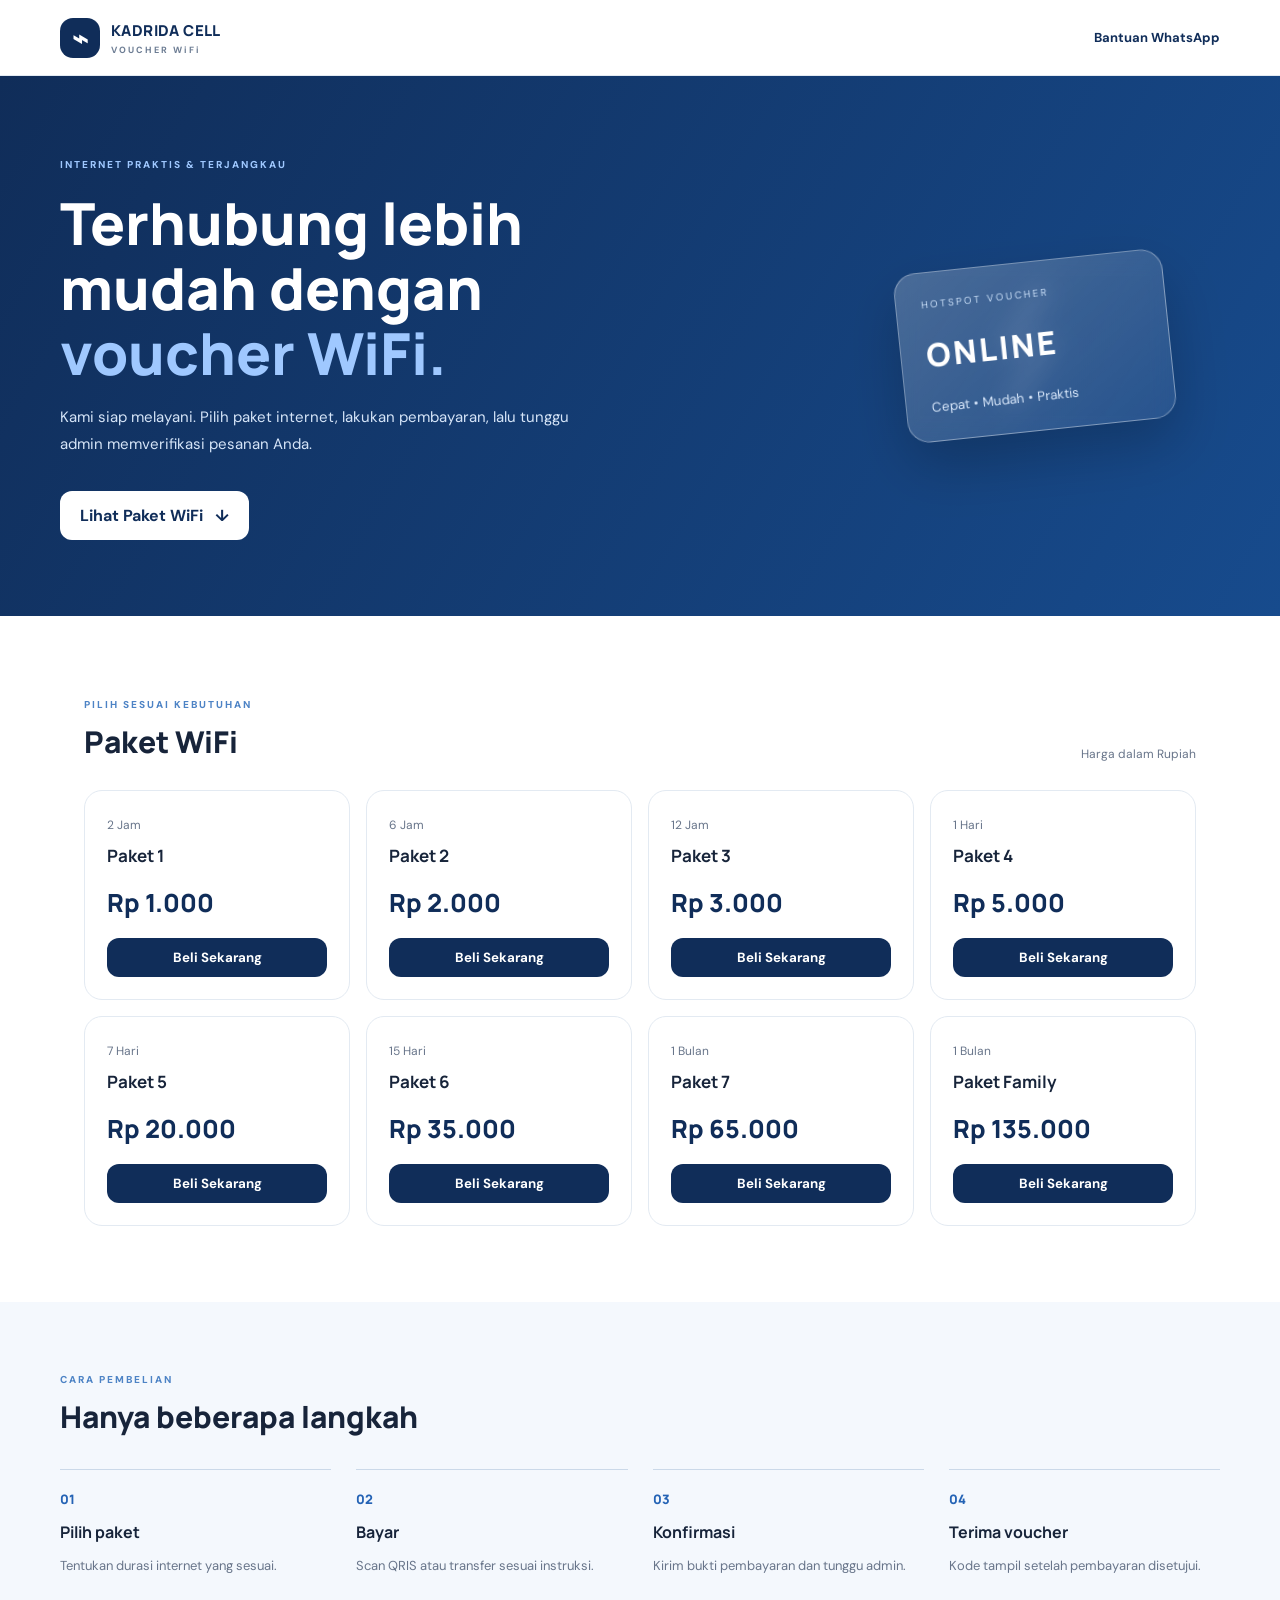
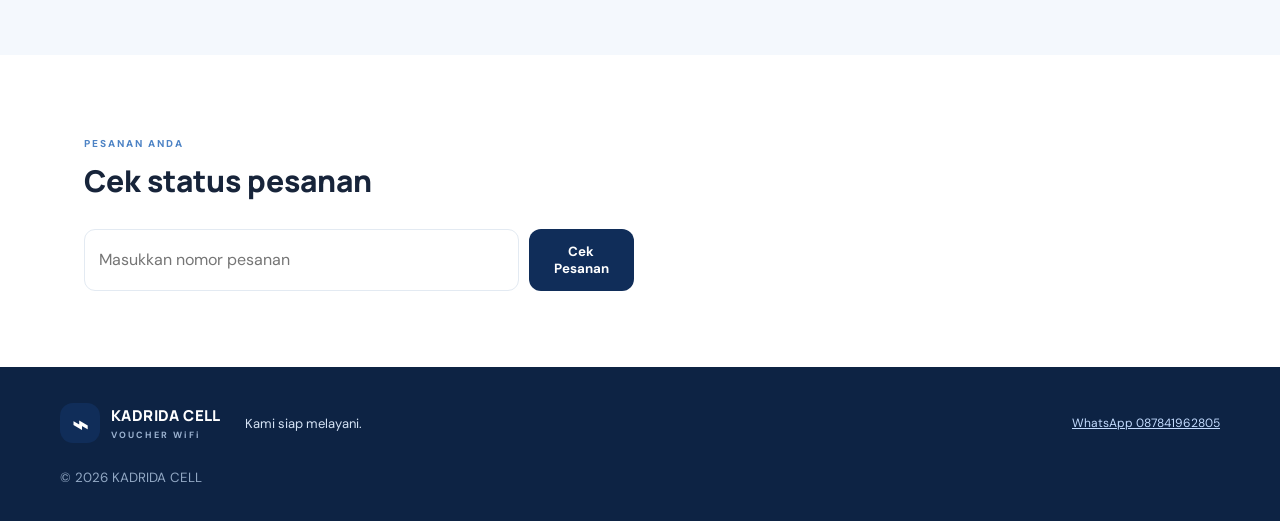
==== index.html @ 9fc91b83 "Update index.html" ====
<!doctype html>
<html lang="id">
<head>
  <meta charset="utf-8"><meta name="viewport" content="width=device-width, initial-scale=1">
  <meta name="theme-color" content="#102d59">
  <title>KADRIDA CELL | Voucher WiFi</title>
  <link rel="stylesheet" href="style.css">
</head>
<body>
<header class="topbar"><a class="brand" href="#"><span class="brand-icon">⌁</span><span>KADRIDA CELL<small>VOUCHER WiFi</small></span></a><a class="wa-link" href="https://wa.me/6287841962805" target="_blank" rel="noopener">Bantuan WhatsApp</a></header>
<main>
  <section class="hero">
    <div class="hero-copy"><span class="eyebrow">INTERNET PRAKTIS & TERJANGKAU</span><h1>Terhubung lebih mudah dengan <em>voucher WiFi.</em></h1><p>Kami siap melayani. Pilih paket internet, lakukan pembayaran, lalu tunggu admin memverifikasi pesanan Anda.</p><a class="button button-light" href="#paket">Lihat Paket WiFi <span>↓</span></a></div>
    <div class="hero-art"><div class="wifi-orbit">⌁</div><div class="hero-card"><span>HOTSPOT VOUCHER</span><strong>ONLINE</strong><small>Cepat • Mudah • Praktis</small></div></div>
  </section>
  <section class="section" id="paket"><div class="section-heading"><div><span class="eyebrow">PILIH SESUAI KEBUTUHAN</span><h2>Paket WiFi</h2></div><span class="muted">Harga dalam Rupiah</span></div><div id="package-grid" class="package-grid"><div class="loading">Memuat paket...</div></div></section>
  <section class="how"><div><span class="eyebrow">CARA PEMBELIAN</span><h2>Hanya beberapa langkah</h2></div><div class="steps"><article><b>01</b><h3>Pilih paket</h3><p>Tentukan durasi internet yang sesuai.</p></article><article><b>02</b><h3>Bayar</h3><p>Scan QRIS atau transfer sesuai instruksi.</p></article><article><b>03</b><h3>Konfirmasi</h3><p>Kirim bukti pembayaran dan tunggu admin.</p></article><article><b>04</b><h3>Terima voucher</h3><p>Kode tampil setelah pembayaran disetujui.</p></article></div></section>
  <section class="section order-section" id="cek"><div class="section-heading"><div><span class="eyebrow">PESANAN ANDA</span><h2>Cek status pesanan</h2></div></div><form id="check-form" class="check-form"><input id="check-order" placeholder="Masukkan nomor pesanan" required><button class="button" type="submit">Cek Pesanan</button></form><div id="order-result" aria-live="polite"></div></section>
</main>
<footer><div class="brand footer-brand"><span class="brand-icon">⌁</span><span>KADRIDA CELL<small>VOUCHER WiFi</small></span></div><p>Kami siap melayani.</p><a href="https://wa.me/6287841962805" target="_blank" rel="noopener">WhatsApp 087841962805</a><small>© <span id="year"></span> KADRIDA CELL</small></footer>
<div id="modal" class="modal" aria-hidden="true"><div class="modal-card"><button class="close" id="close-modal" aria-label="Tutup">×</button><span class="eyebrow">PEMESANAN VOUCHER</span><h2 id="modal-title">Paket WiFi</h2><p id="modal-price" class="modal-price"></p><form id="order-form"><input type="hidden" id="package-id"><label>Nama pelanggan<input id="customer-name" required maxlength="80" placeholder="Nama Anda"></label><label>Nomor WhatsApp<input id="customer-phone" required inputmode="tel" maxlength="20" placeholder="08xxxxxxxxxx"></label><button class="button full" type="submit">Buat Pesanan</button></form><p class="tiny muted">Pesanan belum dianggap lunas sebelum diverifikasi admin.</p><div id="order-created"></div></div></div>
<script src="config.js"></script><script src="app.js"></script>
</body></html>
---- style.css ----
@import url('https://fonts.googleapis.com/css2?family=DM+Sans:wght@400;500;600;700&family=Manrope:wght@500;600;700;800&display=swap');
:root{--navy:#102d59;--blue:#2463b5;--sky:#eaf3ff;--ink:#17243a;--muted:#68758a;--line:#e3eaf2;--white:#fff;--green:#13845b;--shadow:0 18px 50px rgba(16,45,89,.10)}
*{box-sizing:border-box}html{scroll-behavior:smooth}body{margin:0;color:var(--ink);font-family:'DM Sans',sans-serif;background:#fff}.topbar{height:76px;display:flex;align-items:center;justify-content:space-between;padding:0 max(calc((100% - 1160px)/2),24px);border-bottom:1px solid var(--line);background:#fff}.brand{display:flex;align-items:center;gap:11px;text-decoration:none;color:var(--navy);font:800 15px Manrope,sans-serif;letter-spacing:.4px}.brand small{display:block;font:700 9px 'DM Sans';letter-spacing:2px;color:#6c7c93;margin-top:3px}.brand-icon{width:40px;height:40px;border-radius:13px;background:var(--navy);color:#fff;display:grid;place-items:center;font-size:27px}.wa-link{color:var(--navy);font-weight:700;text-decoration:none;font-size:13px}.hero{background:linear-gradient(120deg,#102d59,#174b8d);color:#fff;min-height:440px;padding:76px max(calc((100% - 1160px)/2),24px);display:flex;align-items:center;justify-content:space-between;gap:40px;overflow:hidden}.hero-copy{max-width:590px}.eyebrow{font-size:10px;font-weight:800;letter-spacing:2px;color:#4d83c5}.hero .eyebrow{color:#9fc8ff}.hero h1{font:800 clamp(34px,5vw,58px)/1.12 Manrope;margin:18px 0}.hero h1 em{font-style:normal;color:#9fc8ff}.hero p{max-width:510px;color:#d6e5f8;line-height:1.8;font-size:15px}.button{border:0;border-radius:12px;background:var(--navy);color:#fff;padding:14px 20px;font-weight:700;font-family:inherit;cursor:pointer;text-decoration:none;display:inline-flex;justify-content:center;gap:12px;align-items:center}.button:hover{background:#1e4d89}.button-light{background:#fff;color:var(--navy);margin-top:18px}.button-light:hover{background:#eaf3ff}.hero-art{width:370px;height:260px;position:relative;display:grid;place-items:center;flex-shrink:0}.wifi-orbit{position:absolute;font-size:250px;color:rgba(255,255,255,.09);transform:rotate(90deg)}.hero-card{z-index:1;width:270px;height:170px;border:1px solid rgba(255,255,255,.35);border-radius:22px;background:linear-gradient(145deg,rgba(255,255,255,.22),rgba(255,255,255,.07));backdrop-filter:blur(12px);box-shadow:0 25px 55px rgba(0,0,0,.2);padding:25px;display:flex;flex-direction:column;justify-content:space-between;transform:rotate(-6deg)}.hero-card span{font-size:10px;letter-spacing:2px;color:#c9def7}.hero-card strong{font:800 32px Manrope;letter-spacing:3px}.hero-card small{color:#d8e7fa}.section{max-width:1160px;margin:auto;padding:76px 24px}.section-heading{display:flex;justify-content:space-between;align-items:end;margin-bottom:28px}.section h2,.how h2{font:800 30px Manrope;margin:8px 0 0}.muted{color:var(--muted);font-size:12px}.package-grid{display:grid;grid-template-columns:repeat(4,1fr);gap:16px}.package{border:1px solid var(--line);border-radius:18px;padding:22px;transition:.2s;background:#fff}.package:hover{transform:translateY(-4px);box-shadow:var(--shadow);border-color:#b7d0f0}.package .duration{color:var(--muted);font-size:12px}.package h3{font:700 17px Manrope;margin:10px 0 4px}.price{font:800 25px Manrope;color:var(--navy);margin:18px 0}.package .button{width:100%;padding:11px}.how{background:#f4f8fd;padding:65px max(calc((100% - 1160px)/2),24px)}.steps{display:grid;grid-template-columns:repeat(4,1fr);gap:25px;margin-top:32px}.steps article{border-top:1px solid #cbd9e9;padding-top:18px}.steps b{color:var(--blue);font:800 13px Manrope}.steps h3{font:700 16px Manrope;margin:12px 0 6px}.steps p{font-size:13px;color:var(--muted);line-height:1.6}.check-form{display:flex;gap:10px;max-width:550px}.check-form input,.modal input{width:100%;border:1px solid var(--line);border-radius:11px;padding:14px;font:inherit;outline:none}.check-form input:focus,.modal input:focus{border-color:#6b9ed9}.order-result{margin-top:16px}.result-card{border:1px solid var(--line);padding:18px;border-radius:14px;max-width:550px;line-height:1.8}.status{display:inline-block;padding:4px 9px;border-radius:20px;background:#fff4d7;color:#916500;font-size:11px;font-weight:700}.status.paid{background:#e4f7ee;color:#08764d}footer{background:#0d2344;color:#d5e3f5;padding:35px max(calc((100% - 1160px)/2),24px);display:flex;align-items:center;gap:24px;flex-wrap:wrap}footer .brand{color:#fff}footer .brand small{color:#9bb2d0}footer p{margin-right:auto;font-size:13px}footer a{color:#c4dcff;font-size:12px}footer>small{width:100%;color:#91a7c3}.modal{display:none;position:fixed;inset:0;background:rgba(8,24,48,.65);z-index:5;padding:20px;align-items:center;justify-content:center}.modal.open{display:flex}.modal-card{position:relative;background:#fff;border-radius:20px;padding:30px;width:min(100%,440px);max-height:90vh;overflow:auto;box-shadow:var(--shadow)}.modal-card h2{font:800 24px Manrope;margin:8px 0}.modal-price{font:800 24px Manrope;color:var(--navy)}.close{position:absolute;right:18px;top:14px;border:0;background:transparent;font-size:28px;cursor:pointer;color:var(--muted)}.modal label{display:block;font-size:12px;font-weight:700;margin:15px 0}.modal label input{display:block;margin-top:7px}.full{width:100%;margin-top:10px}.tiny{font-size:11px;line-height:1.6}.loading{color:var(--muted);padding:25px}.error{color:#b42318;font-size:13px}.success{color:var(--green);font-size:13px}.order-code{font:800 22px Manrope;color:var(--navy);letter-spacing:1px;overflow-wrap:anywhere}
@media(max-width:850px){.package-grid{grid-template-columns:repeat(2,1fr)}.hero-art{width:260px}.steps{grid-template-columns:repeat(2,1fr)}}@media(max-width:560px){.topbar{height:66px;padding:0 17px}.wa-link{font-size:11px}.hero{padding:55px 22px;min-height:auto}.hero-art{display:none}.hero h1{font-size:37px}.section{padding:55px 18px}.section-heading{align-items:start;gap:12px;flex-direction:column}.package-grid{gap:10px}.package{padding:16px}.package h3{font-size:14px}.price{font-size:20px}.steps{gap:18px}.how{padding:50px 20px}.check-form{flex-direction:column}footer{padding:30px 20px;gap:15px}footer p{width:100%;margin:0}.modal-card{padding:25px 20px}}

.checkout-qris{display:block;max-width:220px;max-height:260px;object-fit:contain;margin:12px auto;border:1px solid var(--line);border-radius:12px;padding:8px}
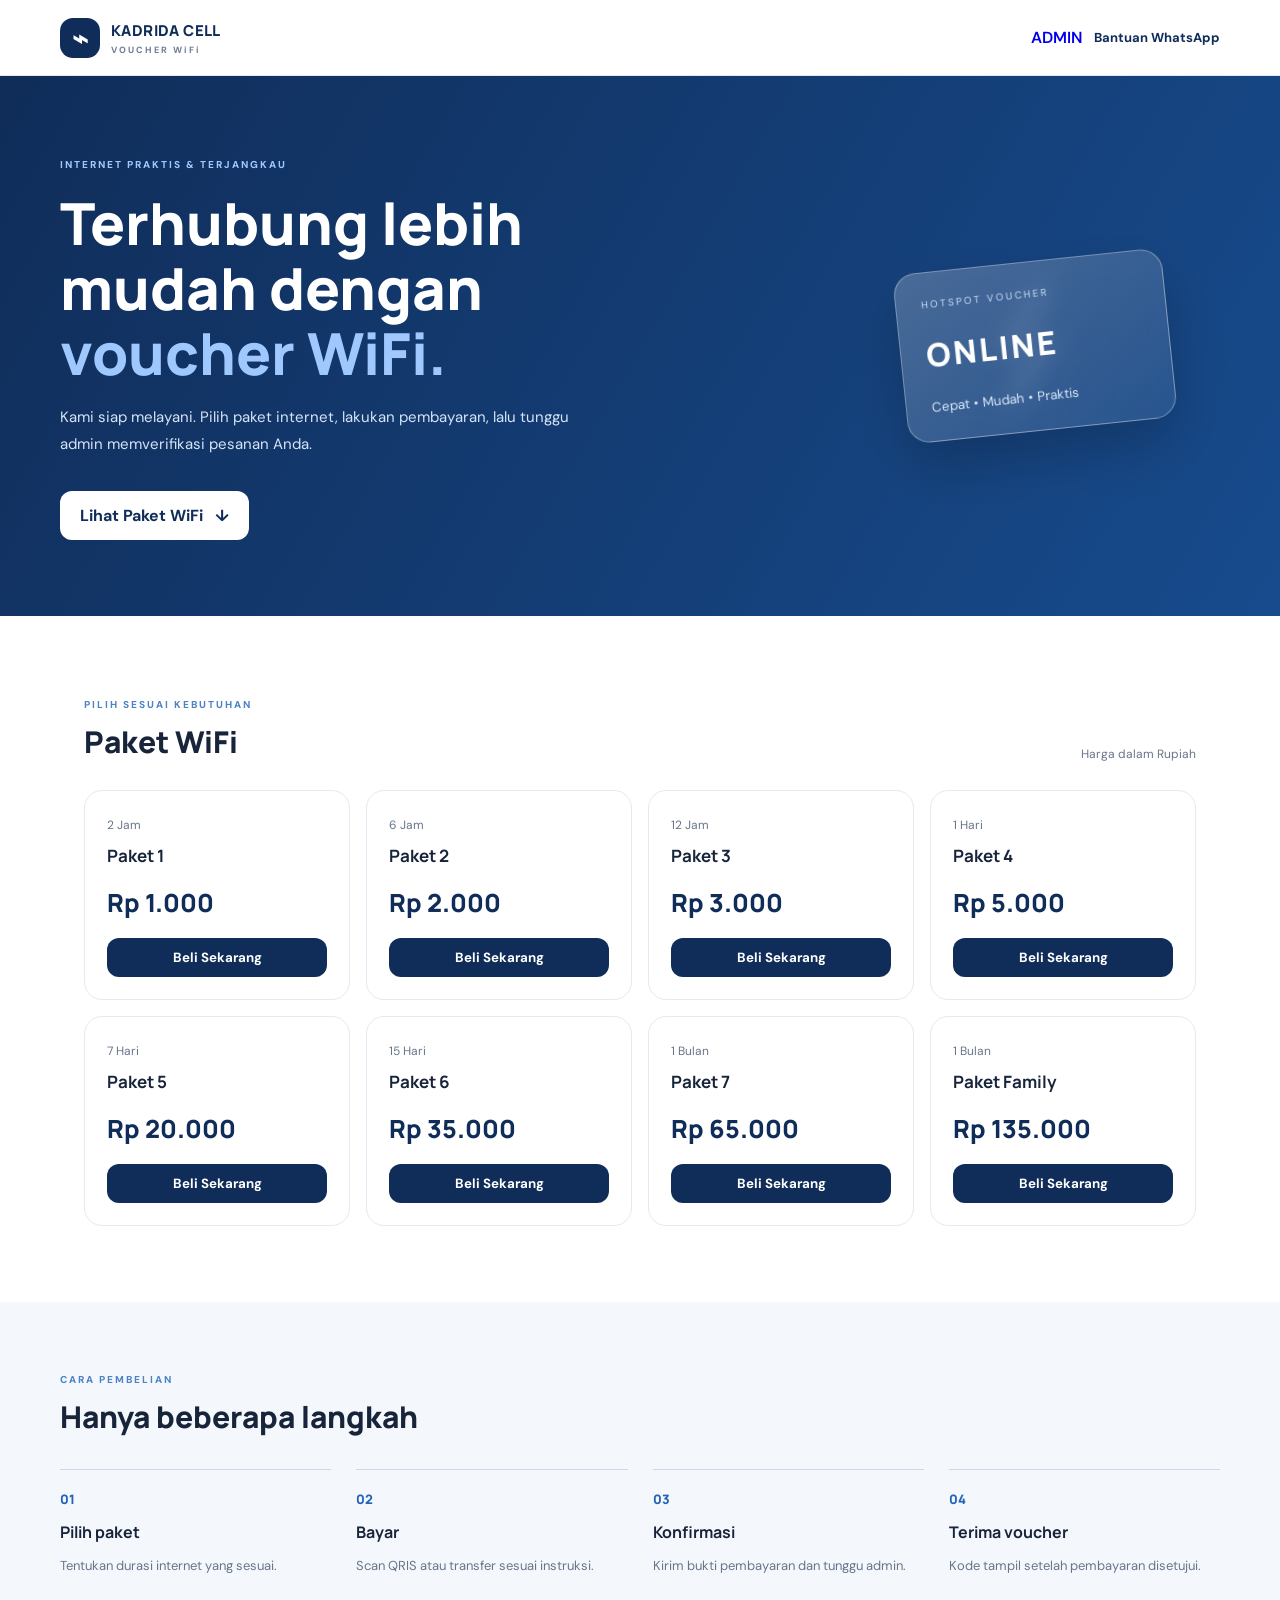
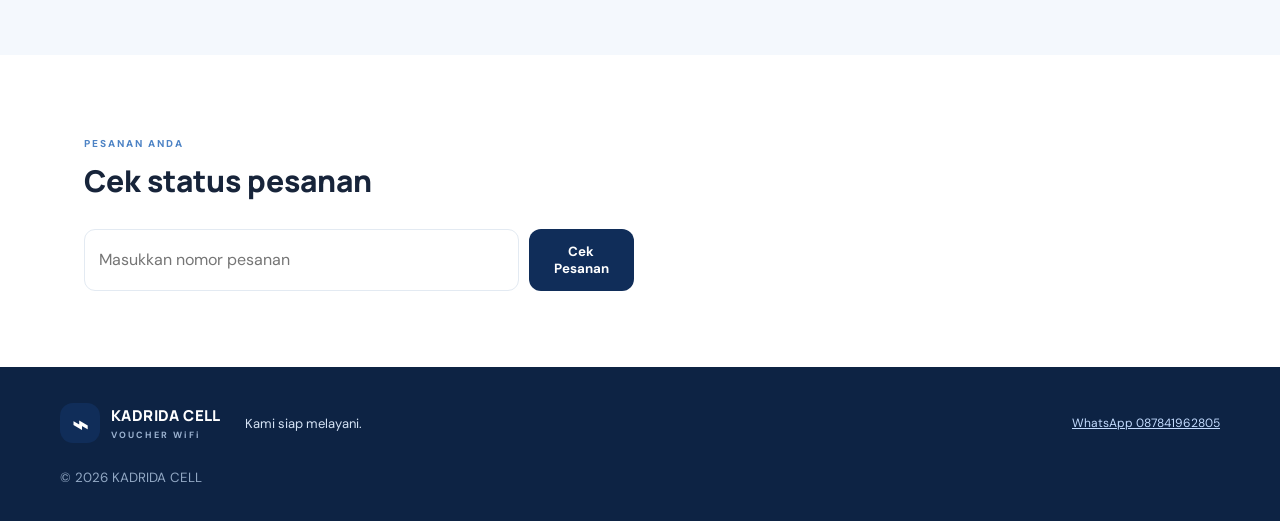
==== commit 82f07842: "Update index.html" ====
--- a/index.html
+++ b/index.html
@@ -7,7 +7,16 @@
   <link rel="stylesheet" href="style.css">
 </head>
 <body>
-<header class="topbar"><a class="brand" href="#"><span class="brand-icon">⌁</span><span>KADRIDA CELL<small>VOUCHER WiFi</small></span></a><a class="wa-link" href="https://wa.me/6287841962805" target="_blank" rel="noopener">Bantuan WhatsApp</a></header>
+<header class="topbar">
+  <a class="brand" href="#">
+    <span class="brand-icon">⌁</span>
+    <span>KADRIDA CELL<small>VOUCHER WiFi</small></span>
+  </a>
+  <div style="display:flex; align-items:center; gap:12px;">
+    <a href="admin.html" style="text-decoration:none; font-weight:600;">ADMIN</a>
+    <a class="wa-link" href="https://wa.me/6287841962805" target="_blank" rel="noopener">Bantuan WhatsApp</a>
+  </div>
+</header>
 <main>
   <section class="hero">
     <div class="hero-copy"><span class="eyebrow">INTERNET PRAKTIS & TERJANGKAU</span><h1>Terhubung lebih mudah dengan <em>voucher WiFi.</em></h1><p>Kami siap melayani. Pilih paket internet, lakukan pembayaran, lalu tunggu admin memverifikasi pesanan Anda.</p><a class="button button-light" href="#paket">Lihat Paket WiFi <span>↓</span></a></div>
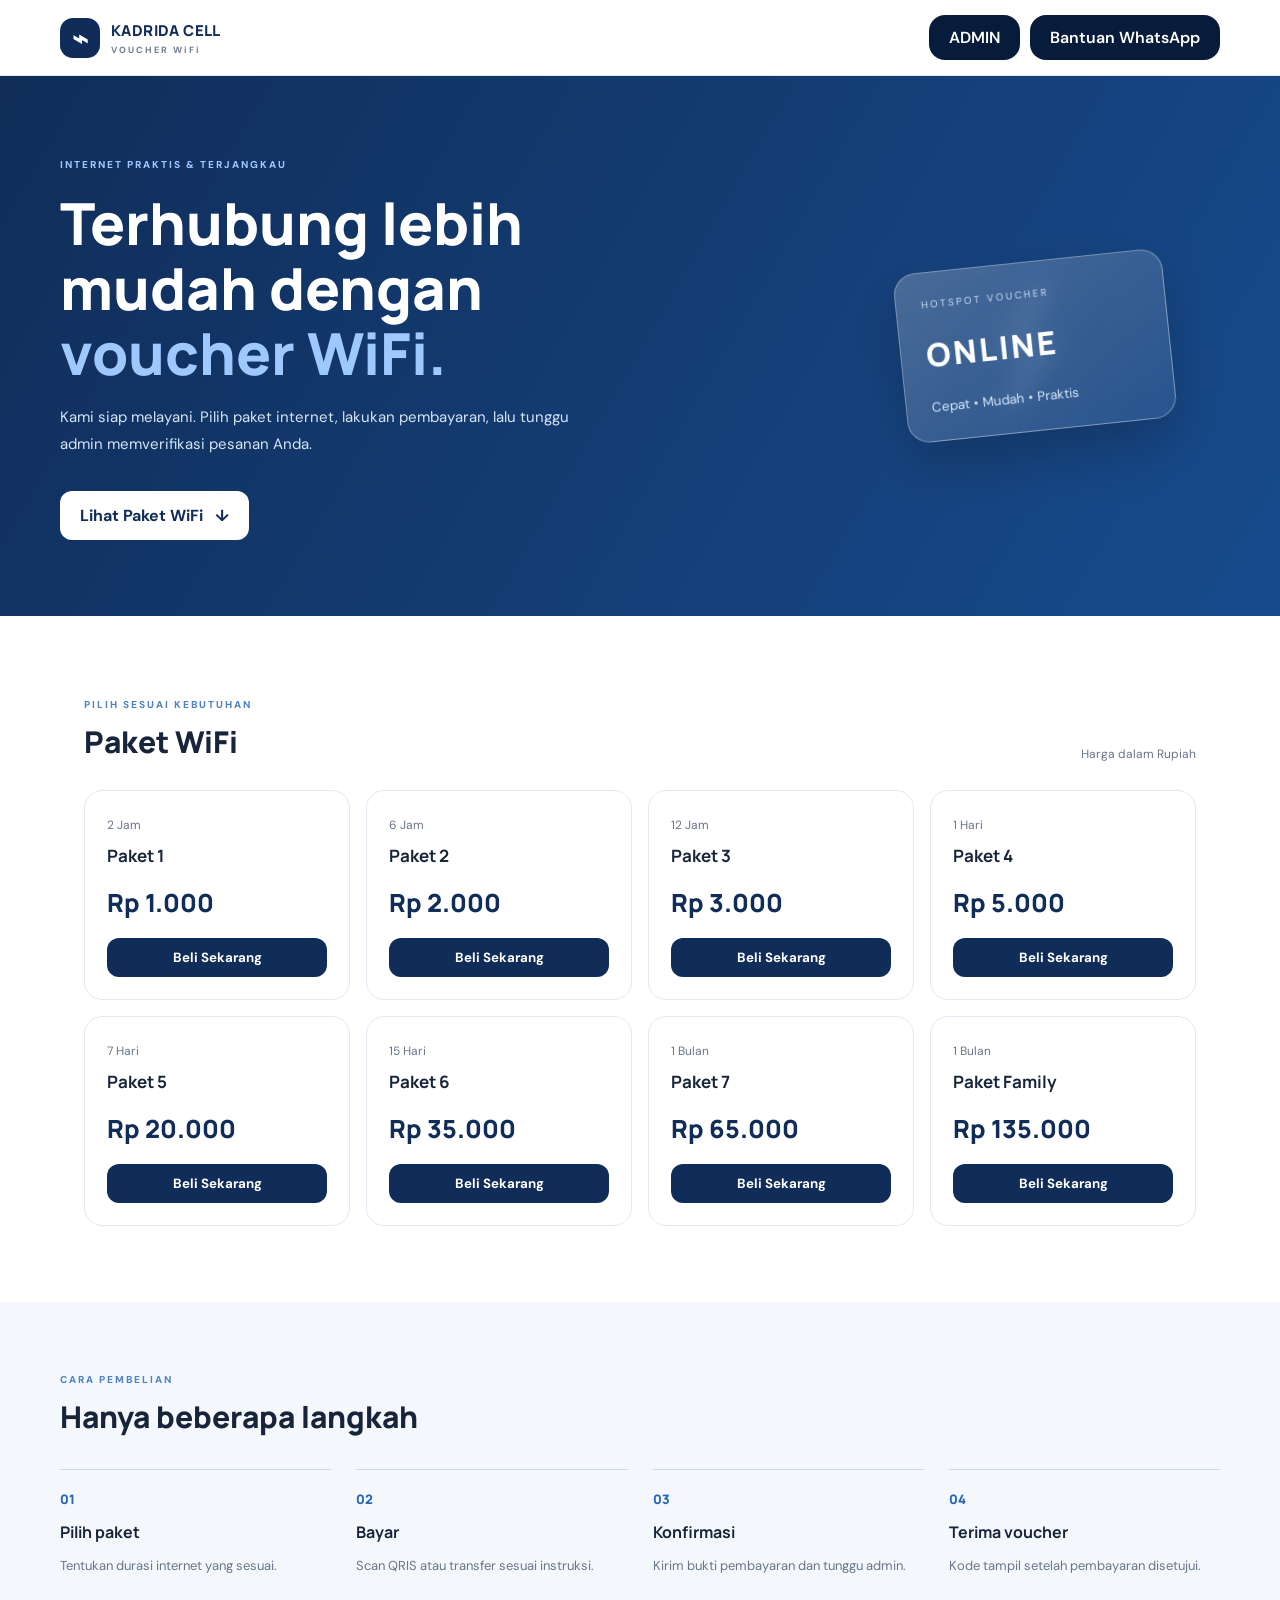
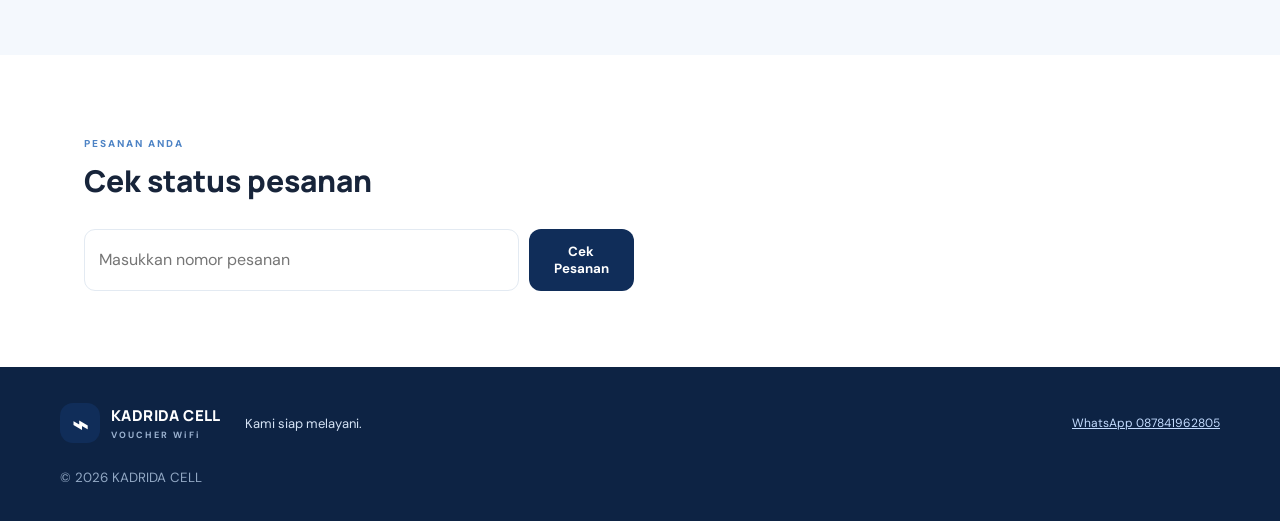
==== commit 5dc44cde: "Update index.html" ====
--- a/index.html
+++ b/index.html
@@ -12,9 +12,22 @@
     <span class="brand-icon">⌁</span>
     <span>KADRIDA CELL<small>VOUCHER WiFi</small></span>
   </a>
-  <div style="display:flex; align-items:center; gap:12px;">
-    <a href="admin.html" style="text-decoration:none; font-weight:600;">ADMIN</a>
-    <a class="wa-link" href="https://wa.me/6287841962805" target="_blank" rel="noopener">Bantuan WhatsApp</a>
+
+  <div style="display:flex; align-items:center; gap:10px; flex-wrap:wrap;">
+    <a href="admin.html"
+       style="display:inline-flex; align-items:center; justify-content:center;
+       padding:12px 20px; border-radius:16px; background:#071B3A;
+       color:#FFFFFF; text-decoration:none; font-weight:600;">
+       ADMIN
+    </a>
+
+    <a href="https://wa.me/6287841962805"
+       target="_blank" rel="noopener"
+       style="display:inline-flex; align-items:center; justify-content:center;
+       padding:12px 20px; border-radius:16px; background:#071B3A;
+       color:#FFFFFF; text-decoration:none; font-weight:600;">
+       Bantuan WhatsApp
+    </a>
   </div>
 </header>
 <main>
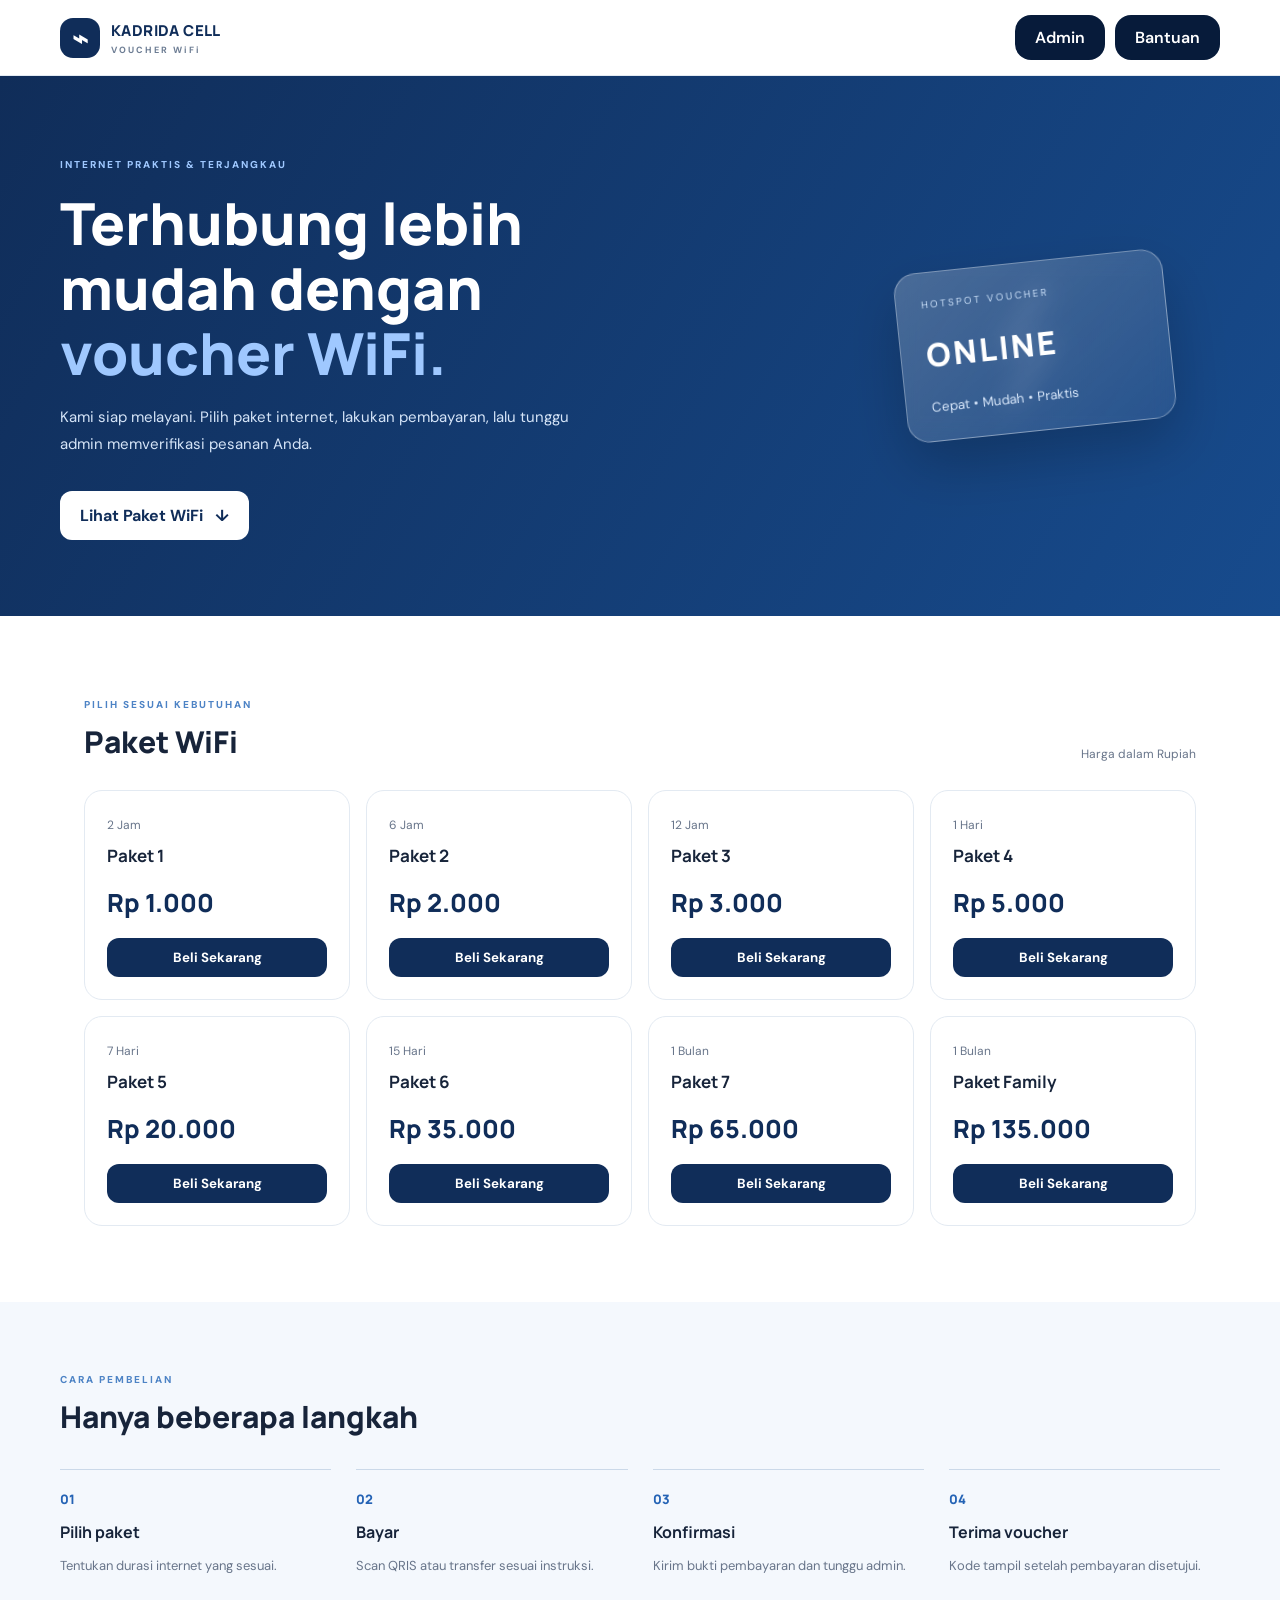
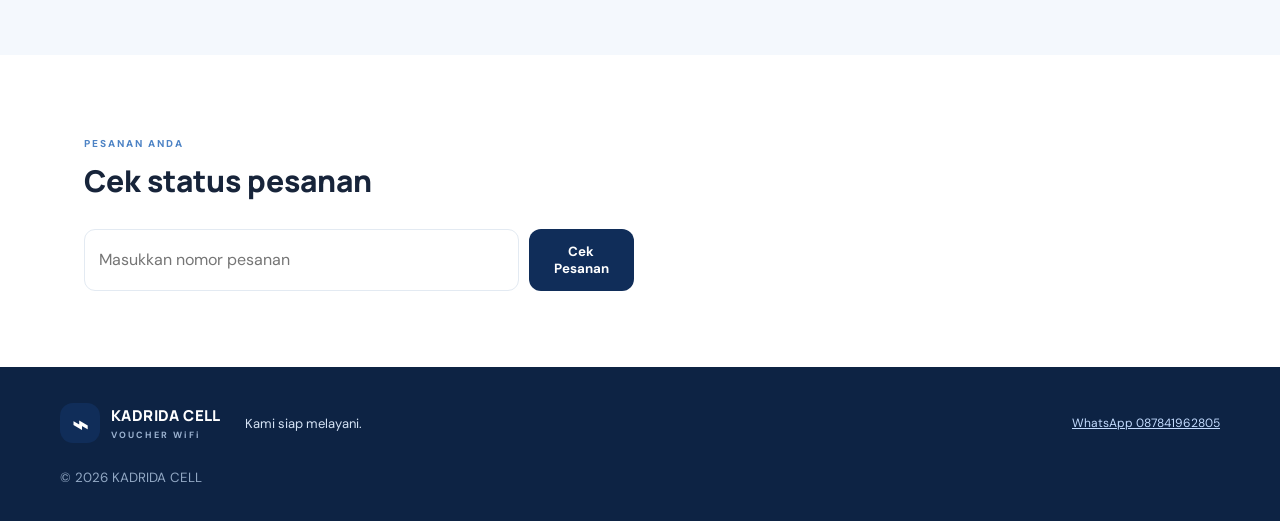
==== commit ba9cf162: "Update index.html" ====
--- a/index.html
+++ b/index.html
@@ -18,7 +18,7 @@
        style="display:inline-flex; align-items:center; justify-content:center;
        padding:12px 20px; border-radius:16px; background:#071B3A;
        color:#FFFFFF; text-decoration:none; font-weight:600;">
-       ADMIN
+       Admin
     </a>
 
     <a href="https://wa.me/6287841962805"
@@ -26,7 +26,7 @@
        style="display:inline-flex; align-items:center; justify-content:center;
        padding:12px 20px; border-radius:16px; background:#071B3A;
        color:#FFFFFF; text-decoration:none; font-weight:600;">
-       Bantuan WhatsApp
+       Bantuan
     </a>
   </div>
 </header>
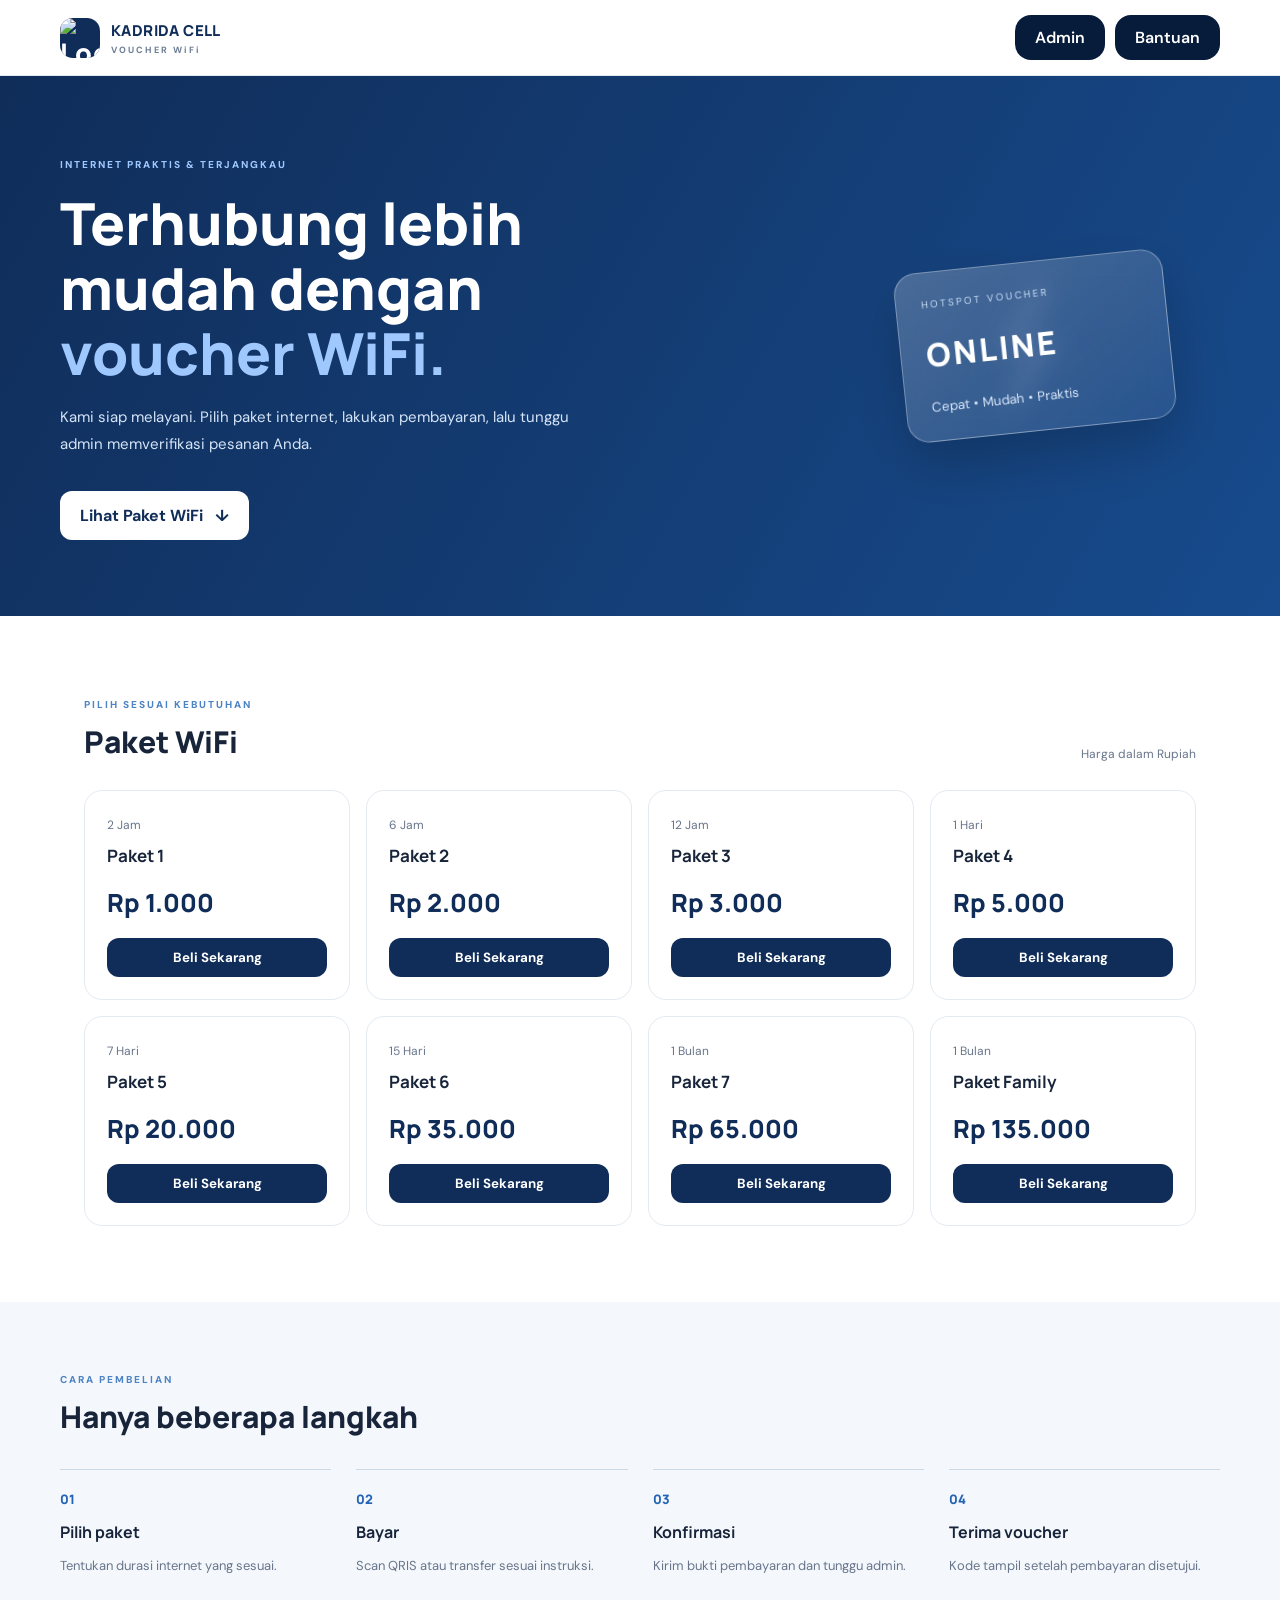
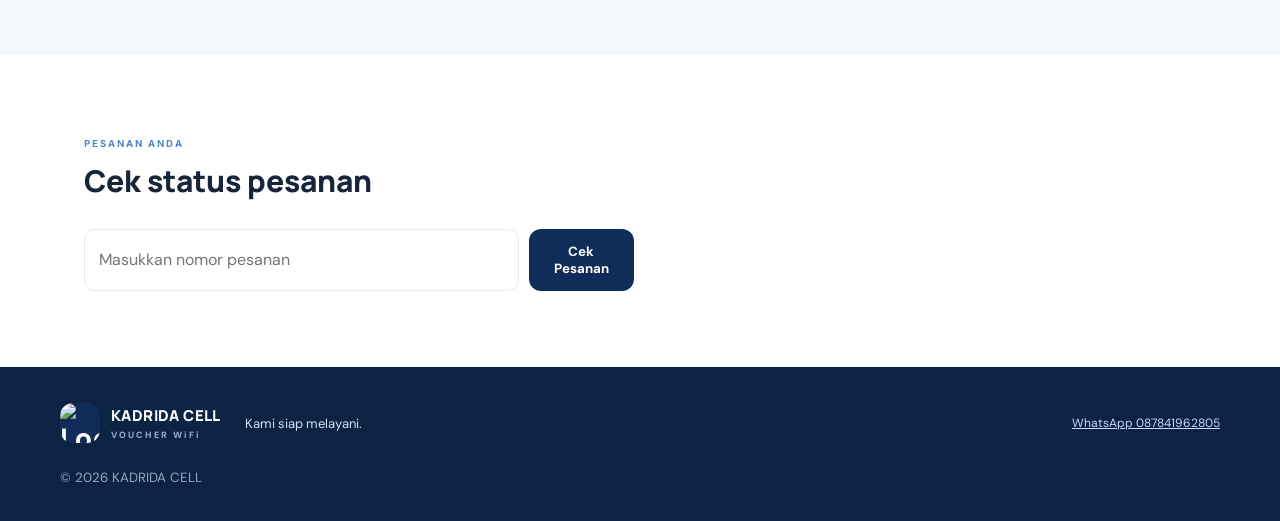
==== commit a5a928f3: "Update index.html" ====
--- a/index.html
+++ b/index.html
@@ -5,11 +5,12 @@
   <meta name="theme-color" content="#102d59">
   <title>KADRIDA CELL | Voucher WiFi</title>
   <link rel="stylesheet" href="style.css">
+  <link id="site-favicon" rel="icon" type="image/png" href="logo-kadrida-cell.png">
 </head>
 <body>
 <header class="topbar">
   <a class="brand" href="#">
-    <span class="brand-icon">⌁</span>
+    <img class="brand-icon" id="site-logo" src="logo-kadrida-cell.png" alt="Logo KADRIDA CELL">
     <span>KADRIDA CELL<small>VOUCHER WiFi</small></span>
   </a>
 
@@ -39,7 +40,7 @@
   <section class="how"><div><span class="eyebrow">CARA PEMBELIAN</span><h2>Hanya beberapa langkah</h2></div><div class="steps"><article><b>01</b><h3>Pilih paket</h3><p>Tentukan durasi internet yang sesuai.</p></article><article><b>02</b><h3>Bayar</h3><p>Scan QRIS atau transfer sesuai instruksi.</p></article><article><b>03</b><h3>Konfirmasi</h3><p>Kirim bukti pembayaran dan tunggu admin.</p></article><article><b>04</b><h3>Terima voucher</h3><p>Kode tampil setelah pembayaran disetujui.</p></article></div></section>
   <section class="section order-section" id="cek"><div class="section-heading"><div><span class="eyebrow">PESANAN ANDA</span><h2>Cek status pesanan</h2></div></div><form id="check-form" class="check-form"><input id="check-order" placeholder="Masukkan nomor pesanan" required><button class="button" type="submit">Cek Pesanan</button></form><div id="order-result" aria-live="polite"></div></section>
 </main>
-<footer><div class="brand footer-brand"><span class="brand-icon">⌁</span><span>KADRIDA CELL<small>VOUCHER WiFi</small></span></div><p>Kami siap melayani.</p><a href="https://wa.me/6287841962805" target="_blank" rel="noopener">WhatsApp 087841962805</a><small>© <span id="year"></span> KADRIDA CELL</small></footer>
+<footer><div class="brand footer-brand"><img class="brand-icon" id="footer-logo" src="logo-kadrida-cell.png" alt="Logo KADRIDA CELL"><span>KADRIDA CELL<small>VOUCHER WiFi</small></span></div><p>Kami siap melayani.</p><a href="https://wa.me/6287841962805" target="_blank" rel="noopener">WhatsApp 087841962805</a><small>© <span id="year"></span> KADRIDA CELL</small></footer>
 <div id="modal" class="modal" aria-hidden="true"><div class="modal-card"><button class="close" id="close-modal" aria-label="Tutup">×</button><span class="eyebrow">PEMESANAN VOUCHER</span><h2 id="modal-title">Paket WiFi</h2><p id="modal-price" class="modal-price"></p><form id="order-form"><input type="hidden" id="package-id"><label>Nama pelanggan<input id="customer-name" required maxlength="80" placeholder="Nama Anda"></label><label>Nomor WhatsApp<input id="customer-phone" required inputmode="tel" maxlength="20" placeholder="08xxxxxxxxxx"></label><button class="button full" type="submit">Buat Pesanan</button></form><p class="tiny muted">Pesanan belum dianggap lunas sebelum diverifikasi admin.</p><div id="order-created"></div></div></div>
 <script src="config.js"></script><script src="app.js"></script>
 </body></html>
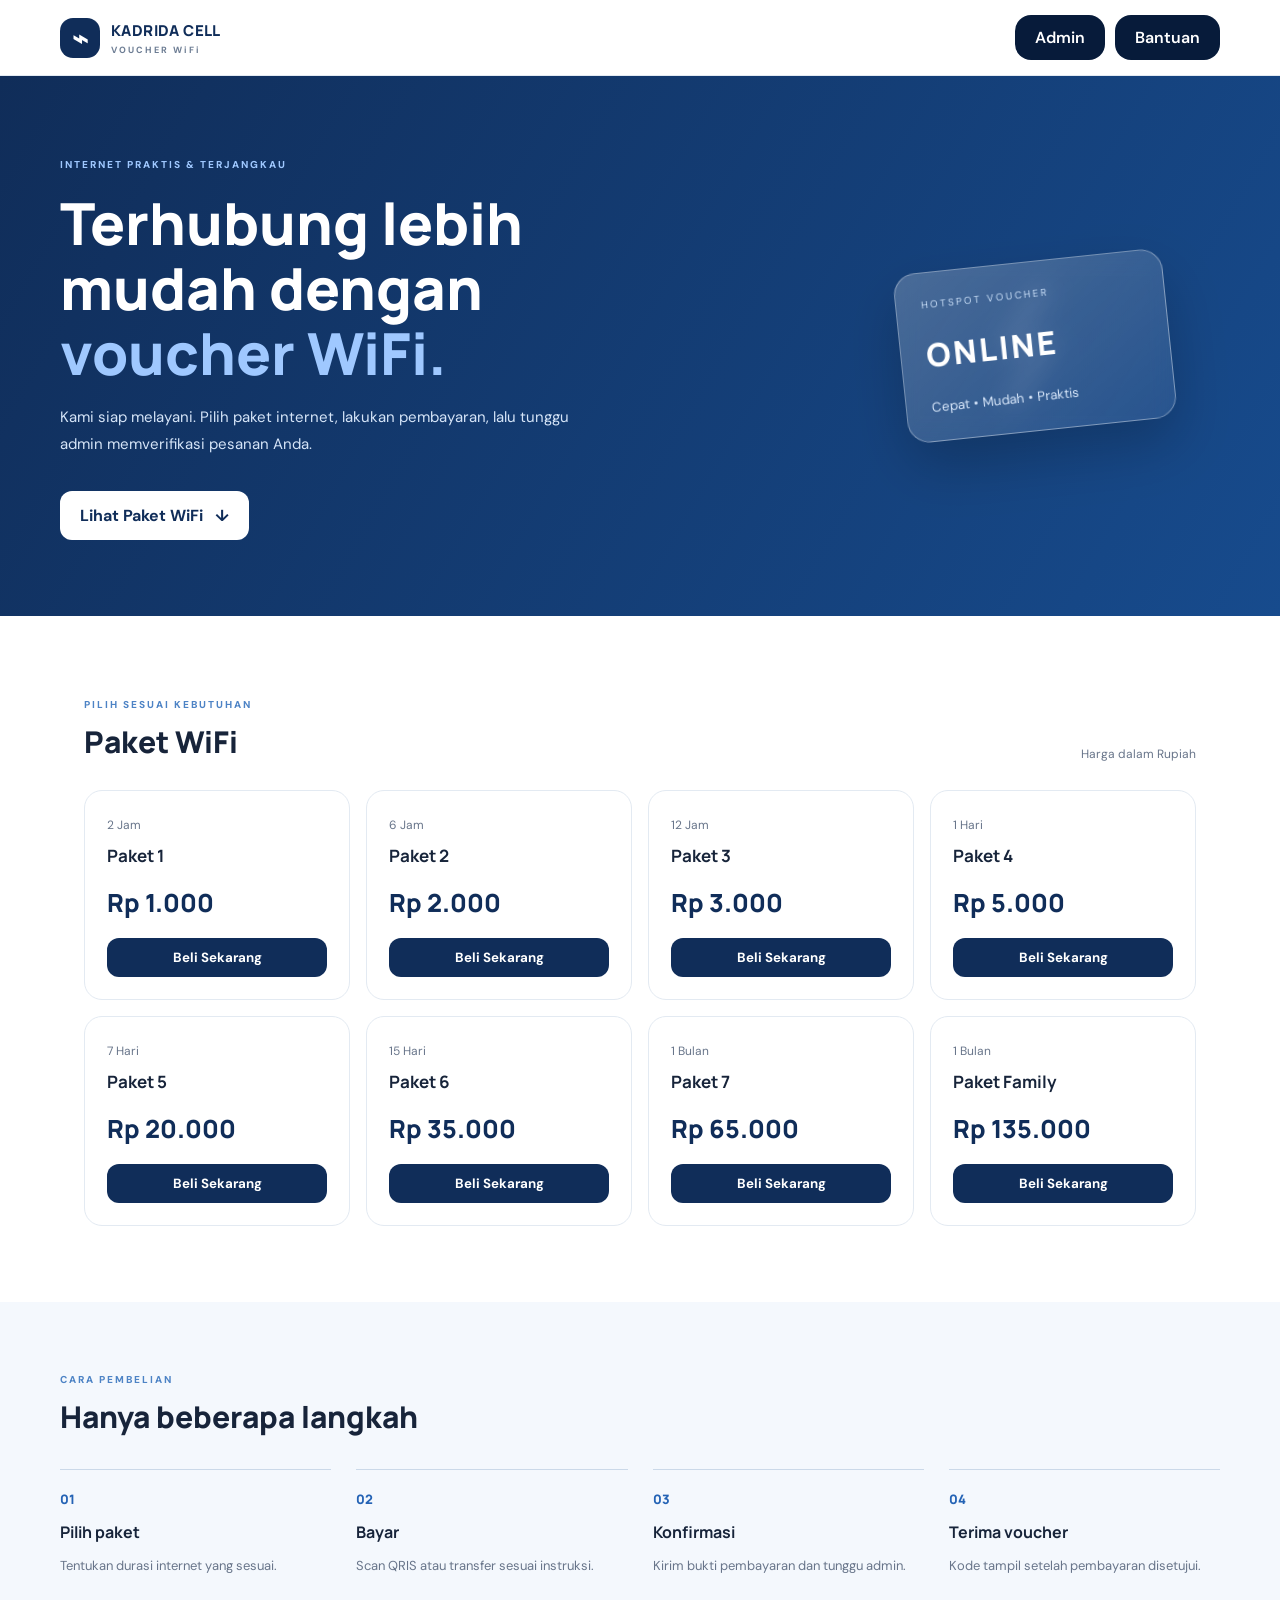
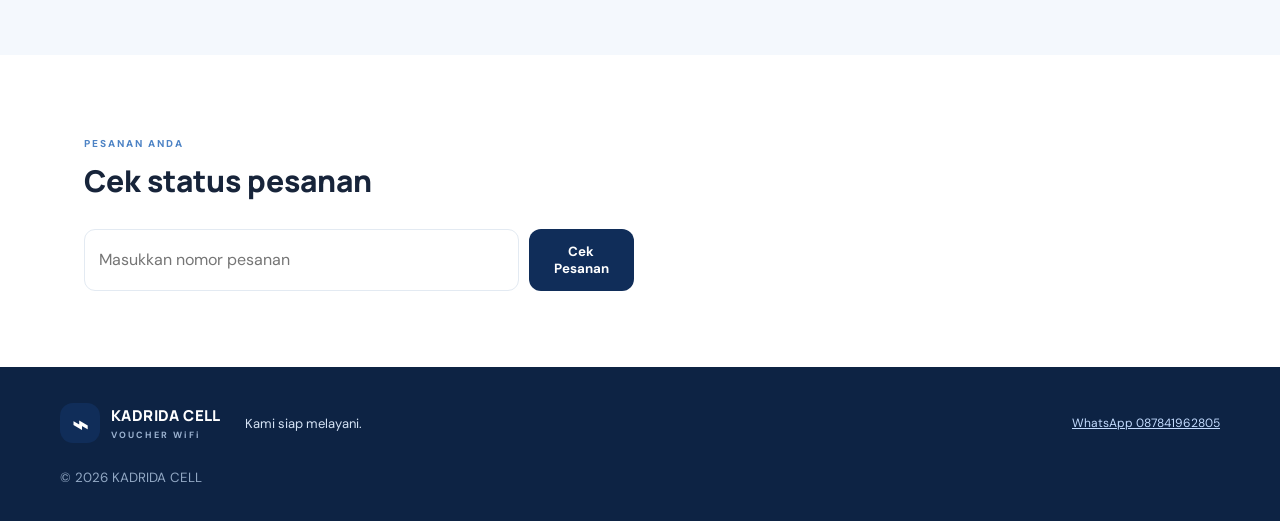
==== commit 761e344b: "Update index.html" ====
--- a/index.html
+++ b/index.html
@@ -5,12 +5,11 @@
   <meta name="theme-color" content="#102d59">
   <title>KADRIDA CELL | Voucher WiFi</title>
   <link rel="stylesheet" href="style.css">
-  <link id="site-favicon" rel="icon" type="image/png" href="logo-kadrida-cell.png">
 </head>
 <body>
 <header class="topbar">
   <a class="brand" href="#">
-    <img class="brand-icon" id="site-logo" src="logo-kadrida-cell.png" alt="Logo KADRIDA CELL">
+    <span class="brand-icon">⌁</span>
     <span>KADRIDA CELL<small>VOUCHER WiFi</small></span>
   </a>
 
@@ -40,7 +39,7 @@
   <section class="how"><div><span class="eyebrow">CARA PEMBELIAN</span><h2>Hanya beberapa langkah</h2></div><div class="steps"><article><b>01</b><h3>Pilih paket</h3><p>Tentukan durasi internet yang sesuai.</p></article><article><b>02</b><h3>Bayar</h3><p>Scan QRIS atau transfer sesuai instruksi.</p></article><article><b>03</b><h3>Konfirmasi</h3><p>Kirim bukti pembayaran dan tunggu admin.</p></article><article><b>04</b><h3>Terima voucher</h3><p>Kode tampil setelah pembayaran disetujui.</p></article></div></section>
   <section class="section order-section" id="cek"><div class="section-heading"><div><span class="eyebrow">PESANAN ANDA</span><h2>Cek status pesanan</h2></div></div><form id="check-form" class="check-form"><input id="check-order" placeholder="Masukkan nomor pesanan" required><button class="button" type="submit">Cek Pesanan</button></form><div id="order-result" aria-live="polite"></div></section>
 </main>
-<footer><div class="brand footer-brand"><img class="brand-icon" id="footer-logo" src="logo-kadrida-cell.png" alt="Logo KADRIDA CELL"><span>KADRIDA CELL<small>VOUCHER WiFi</small></span></div><p>Kami siap melayani.</p><a href="https://wa.me/6287841962805" target="_blank" rel="noopener">WhatsApp 087841962805</a><small>© <span id="year"></span> KADRIDA CELL</small></footer>
+<footer><div class="brand footer-brand"><span class="brand-icon">⌁</span><span>KADRIDA CELL<small>VOUCHER WiFi</small></span></div><p>Kami siap melayani.</p><a href="https://wa.me/6287841962805" target="_blank" rel="noopener">WhatsApp 087841962805</a><small>© <span id="year"></span> KADRIDA CELL</small></footer>
 <div id="modal" class="modal" aria-hidden="true"><div class="modal-card"><button class="close" id="close-modal" aria-label="Tutup">×</button><span class="eyebrow">PEMESANAN VOUCHER</span><h2 id="modal-title">Paket WiFi</h2><p id="modal-price" class="modal-price"></p><form id="order-form"><input type="hidden" id="package-id"><label>Nama pelanggan<input id="customer-name" required maxlength="80" placeholder="Nama Anda"></label><label>Nomor WhatsApp<input id="customer-phone" required inputmode="tel" maxlength="20" placeholder="08xxxxxxxxxx"></label><button class="button full" type="submit">Buat Pesanan</button></form><p class="tiny muted">Pesanan belum dianggap lunas sebelum diverifikasi admin.</p><div id="order-created"></div></div></div>
 <script src="config.js"></script><script src="app.js"></script>
 </body></html>
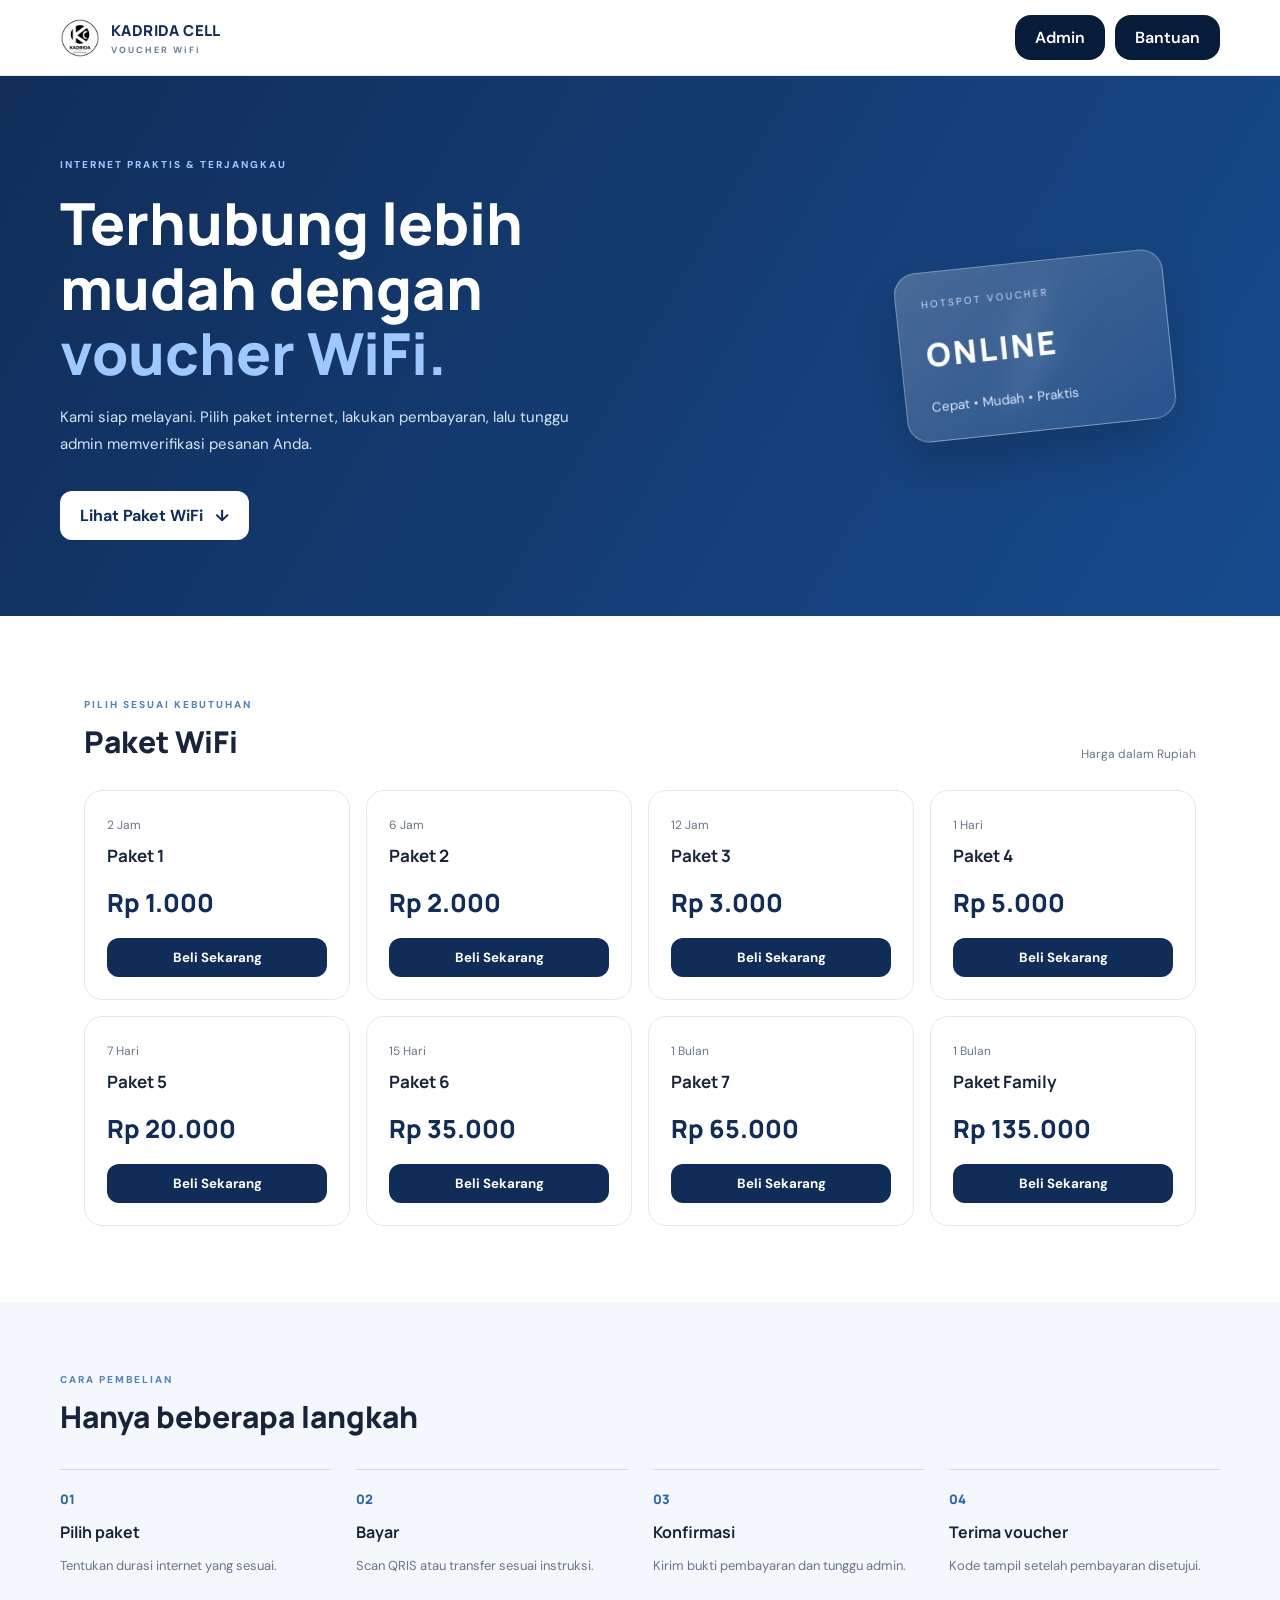
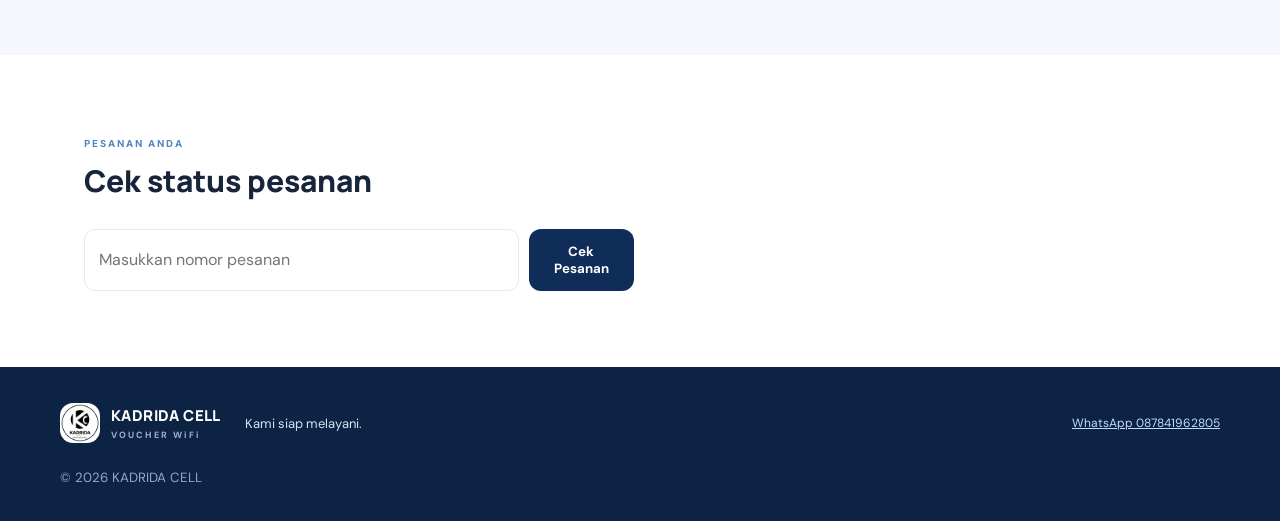
==== commit 06efc563: "baru" ====
--- a/index.html
+++ b/index.html
@@ -5,11 +5,12 @@
   <meta name="theme-color" content="#102d59">
   <title>KADRIDA CELL | Voucher WiFi</title>
   <link rel="stylesheet" href="style.css">
+  <link id="site-favicon" rel="icon" type="image/png" href="logo-kadrida-cell.png">
 </head>
 <body>
 <header class="topbar">
   <a class="brand" href="#">
-    <span class="brand-icon">⌁</span>
+    <img class="brand-icon" id="site-logo" src="logo-kadrida-cell.png" alt="Logo KADRIDA CELL">
     <span>KADRIDA CELL<small>VOUCHER WiFi</small></span>
   </a>
 
@@ -39,7 +40,7 @@
   <section class="how"><div><span class="eyebrow">CARA PEMBELIAN</span><h2>Hanya beberapa langkah</h2></div><div class="steps"><article><b>01</b><h3>Pilih paket</h3><p>Tentukan durasi internet yang sesuai.</p></article><article><b>02</b><h3>Bayar</h3><p>Scan QRIS atau transfer sesuai instruksi.</p></article><article><b>03</b><h3>Konfirmasi</h3><p>Kirim bukti pembayaran dan tunggu admin.</p></article><article><b>04</b><h3>Terima voucher</h3><p>Kode tampil setelah pembayaran disetujui.</p></article></div></section>
   <section class="section order-section" id="cek"><div class="section-heading"><div><span class="eyebrow">PESANAN ANDA</span><h2>Cek status pesanan</h2></div></div><form id="check-form" class="check-form"><input id="check-order" placeholder="Masukkan nomor pesanan" required><button class="button" type="submit">Cek Pesanan</button></form><div id="order-result" aria-live="polite"></div></section>
 </main>
-<footer><div class="brand footer-brand"><span class="brand-icon">⌁</span><span>KADRIDA CELL<small>VOUCHER WiFi</small></span></div><p>Kami siap melayani.</p><a href="https://wa.me/6287841962805" target="_blank" rel="noopener">WhatsApp 087841962805</a><small>© <span id="year"></span> KADRIDA CELL</small></footer>
+<footer><div class="brand footer-brand"><img class="brand-icon" id="footer-logo" src="logo-kadrida-cell.png" alt="Logo KADRIDA CELL"><span>KADRIDA CELL<small>VOUCHER WiFi</small></span></div><p>Kami siap melayani.</p><a href="https://wa.me/6287841962805" target="_blank" rel="noopener">WhatsApp 087841962805</a><small>© <span id="year"></span> KADRIDA CELL</small></footer>
 <div id="modal" class="modal" aria-hidden="true"><div class="modal-card"><button class="close" id="close-modal" aria-label="Tutup">×</button><span class="eyebrow">PEMESANAN VOUCHER</span><h2 id="modal-title">Paket WiFi</h2><p id="modal-price" class="modal-price"></p><form id="order-form"><input type="hidden" id="package-id"><label>Nama pelanggan<input id="customer-name" required maxlength="80" placeholder="Nama Anda"></label><label>Nomor WhatsApp<input id="customer-phone" required inputmode="tel" maxlength="20" placeholder="08xxxxxxxxxx"></label><button class="button full" type="submit">Buat Pesanan</button></form><p class="tiny muted">Pesanan belum dianggap lunas sebelum diverifikasi admin.</p><div id="order-created"></div></div></div>
 <script src="config.js"></script><script src="app.js"></script>
 </body></html>
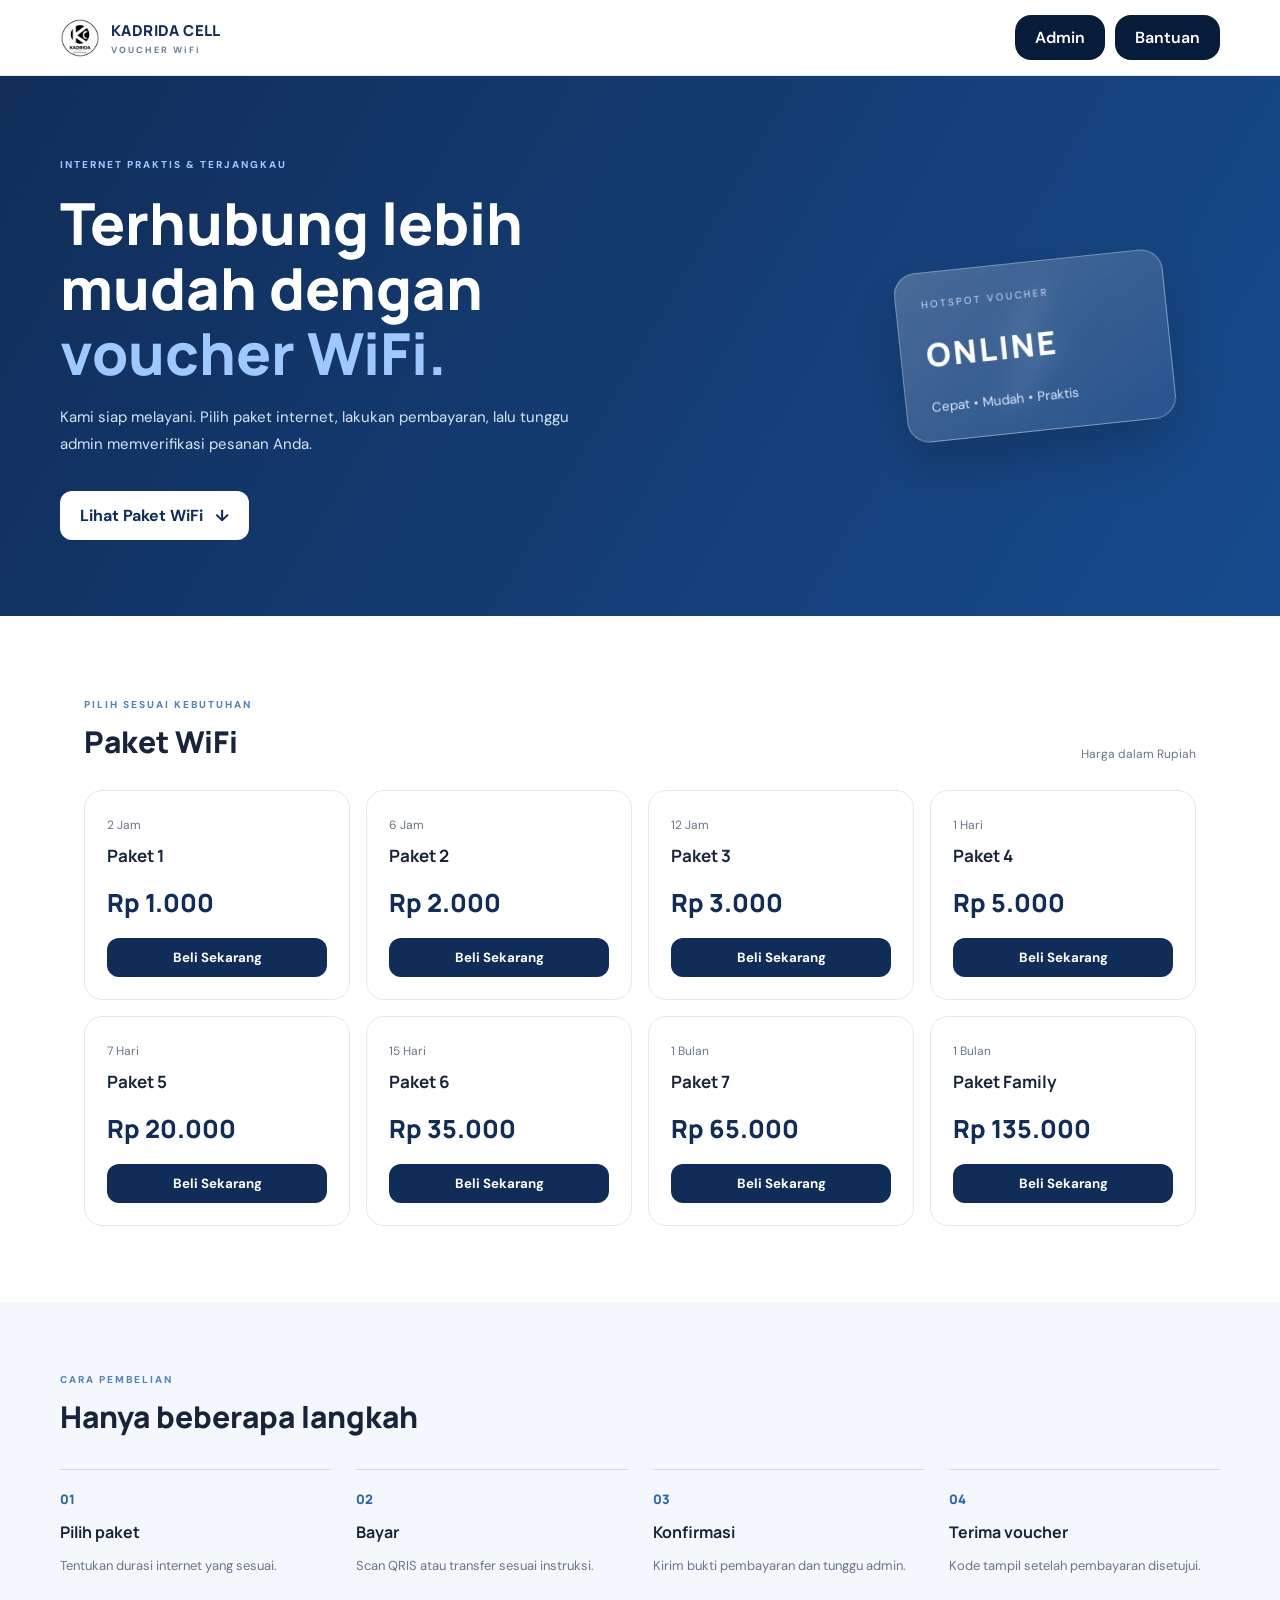
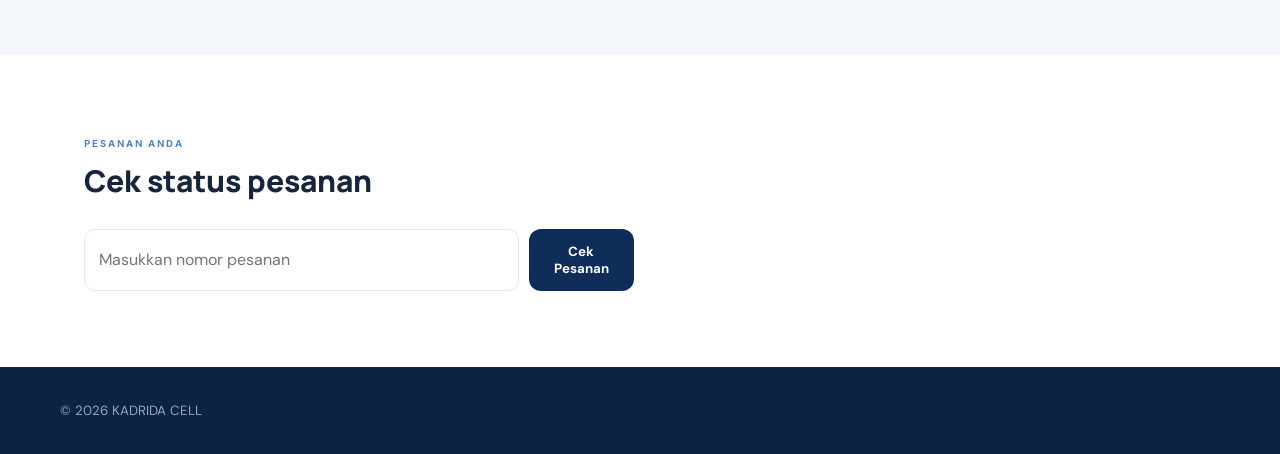
==== commit 01a711f1: "Update index.html" ====
--- a/index.html
+++ b/index.html
@@ -40,7 +40,7 @@
   <section class="how"><div><span class="eyebrow">CARA PEMBELIAN</span><h2>Hanya beberapa langkah</h2></div><div class="steps"><article><b>01</b><h3>Pilih paket</h3><p>Tentukan durasi internet yang sesuai.</p></article><article><b>02</b><h3>Bayar</h3><p>Scan QRIS atau transfer sesuai instruksi.</p></article><article><b>03</b><h3>Konfirmasi</h3><p>Kirim bukti pembayaran dan tunggu admin.</p></article><article><b>04</b><h3>Terima voucher</h3><p>Kode tampil setelah pembayaran disetujui.</p></article></div></section>
   <section class="section order-section" id="cek"><div class="section-heading"><div><span class="eyebrow">PESANAN ANDA</span><h2>Cek status pesanan</h2></div></div><form id="check-form" class="check-form"><input id="check-order" placeholder="Masukkan nomor pesanan" required><button class="button" type="submit">Cek Pesanan</button></form><div id="order-result" aria-live="polite"></div></section>
 </main>
-<footer><div class="brand footer-brand"><img class="brand-icon" id="footer-logo" src="logo-kadrida-cell.png" alt="Logo KADRIDA CELL"><span>KADRIDA CELL<small>VOUCHER WiFi</small></span></div><p>Kami siap melayani.</p><a href="https://wa.me/6287841962805" target="_blank" rel="noopener">WhatsApp 087841962805</a><small>© <span id="year"></span> KADRIDA CELL</small></footer>
+<footer><small>© <span id="year"></span> KADRIDA CELL</small></footer>
 <div id="modal" class="modal" aria-hidden="true"><div class="modal-card"><button class="close" id="close-modal" aria-label="Tutup">×</button><span class="eyebrow">PEMESANAN VOUCHER</span><h2 id="modal-title">Paket WiFi</h2><p id="modal-price" class="modal-price"></p><form id="order-form"><input type="hidden" id="package-id"><label>Nama pelanggan<input id="customer-name" required maxlength="80" placeholder="Nama Anda"></label><label>Nomor WhatsApp<input id="customer-phone" required inputmode="tel" maxlength="20" placeholder="08xxxxxxxxxx"></label><button class="button full" type="submit">Buat Pesanan</button></form><p class="tiny muted">Pesanan belum dianggap lunas sebelum diverifikasi admin.</p><div id="order-created"></div></div></div>
 <script src="config.js"></script><script src="app.js"></script>
 </body></html>
